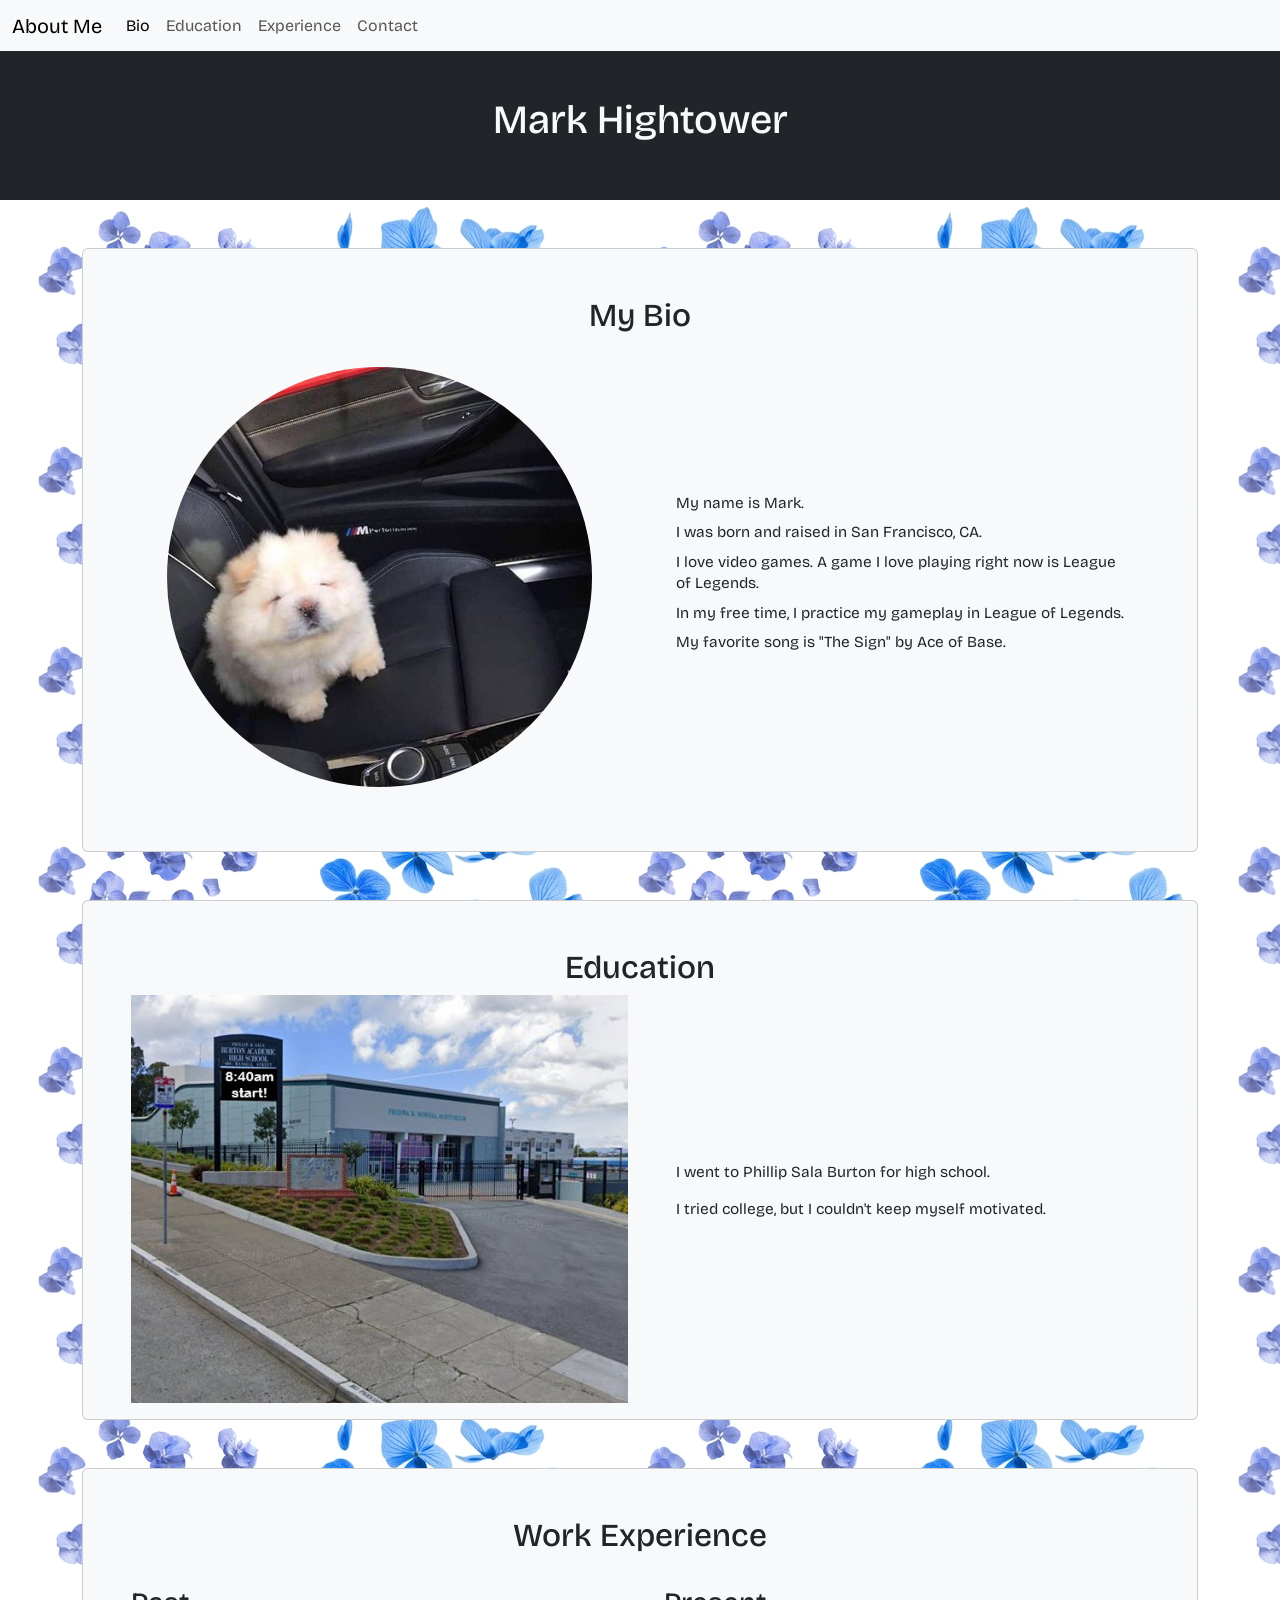
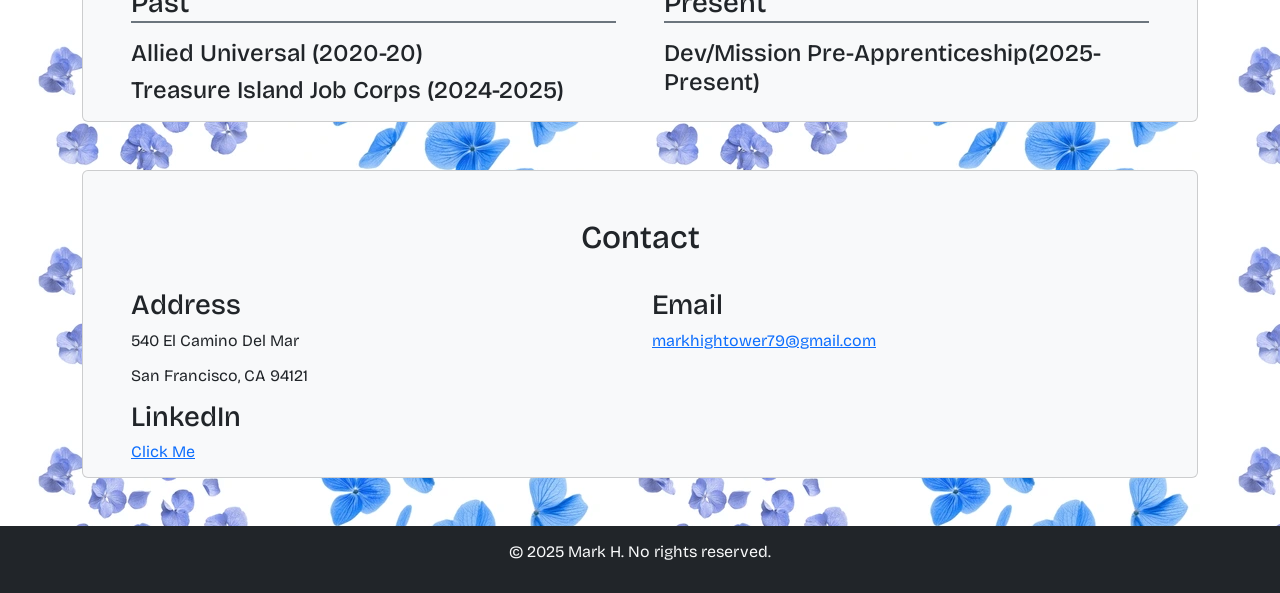
==== index.html @ 6b8cf586 "fixed stuff" ====
<!DOCTYPE html>

<html lang="en">
  <head>
    <meta charset="utf-8" />
    <meta name="viewport" content="width=device-width, initial-scale=1" />

    <title>About Me</title>
    <link rel="preconnect" href="https://fonts.googleapis.com" />
    <link rel="preconnect" href="https://fonts.gstatic.com" crossorigin />
    <link
      href="https://fonts.googleapis.com/css2?family=Bricolage+Grotesque:opsz,wght@12..96,200..800&family=Roboto+Mono:ital,wght@0,100..700;1,100..700&family=Roboto:ital,wght@0,100;0,300;0,400;0,500;0,700;0,900;1,100;1,300;1,400;1,500;1,700;1,900&display=swap"
      rel="stylesheet"
    />
    <link
      href="https://cdn.jsdelivr.net/npm/bootstrap@5.3.7/dist/css/bootstrap.min.css"
      rel="stylesheet"
      integrity="sha384-LN+7fdVzj6u52u30Kp6M/trliBMCMKTyK833zpbD+pXdCLuTusPj697FH4R/5mcr"
      crossorigin="anonymous"
    />
    <link rel="stylesheet" href="./style.css" />
  </head>
  <body>
    <nav class="navbar navbar-expand-lg bg-body-tertiary fixed-top">
      <div class="container-fluid">
        <a class="navbar-brand" href="./index.html">About Me</a>
        <button
          class="navbar-toggler"
          type="button"
          data-bs-toggle="collapse"
          data-bs-target="#navbarSupportedContent"
          aria-controls="navbarSupportedContent"
          aria-expanded="false"
          aria-label="Toggle navigation"
        >
          <span class="navbar-toggler-icon"></span>
        </button>
        <div class="collapse navbar-collapse" id="navbarSupportedContent">
          <ul class="navbar-nav me-auto mb-2 mb-lg-0">
            <li class="nav-item">
              <a class="nav-link active" aria-current="page" href="#bio">Bio</a>
            </li>
            <li class="nav-item">
              <a class="nav-link" href="#education">Education</a>
            </li>
            <li class="nav-item">
              <a class="nav-link" href="#experience">Experience</a>
            </li>
            <li class="nav-item">
              <a class="nav-link" href="#contact">Contact</a>
            </li>
          </ul>
        </div>
      </div>
    </nav>
    <header class="bg-dark text-light py-5 mt-5">
      <h1 class="text-center">Mark Hightower</h1>
    </header>
    <main class="container">
      <article id="bio" class="card bg-light p-5 my-5">
        <header class="mb-4">
          <h2 class="text-center">My Bio</h2>
        </header>
        <div class="row align-items-center">
          <figure class="col-md-6 col-sm-12 px-5">
            <img
              src="./images/rmzqv9jjt6171.jpg"
              alt="my-image"
              class="img-fluid rounded-circle"
            />
          </figure>
          <section class="col-md-6 col-sm-12">
            <ul class="list-unstyled my-list p-4">
              <li class="mb-2">My name is Mark.</li>
              <li class="mb-2">I was born and raised in San Francisco, CA.</li>
              <li class="mb-2">
                I love video games. A game I love playing right now is League of
                Legends.
              </li>
              <li class="mb-2">
                In my free time, I practice my gameplay in League of Legends.
              </li>
              <li class="mb-2">
                My favorite song is "The Sign" by Ace of Base.
              </li>
            </ul>
          </section>
        </div>
      </article>
      <article id="education" class="card bg-light p-5 pb-0 mb-5">
        <header>
          <h2 class="text-center">Education</h2>
        </header>
        <div class="row">
          <figure class="col-md-6 col-sm-12">
            <img
              src="./images/Burton-400MansellSt-StartTime840.jpg"
              alt="Picture of Burton"
              class="image-cover"
            />
          </figure>
          <section
            class="col-md-6 col-sm-12 d-flex flex-column justify-content-center"
          >
            <ul class="list-unstyled my-list p-4">
              <li>I went to Phillip Sala Burton for high school.</li>
              <li>I tried college, but I couldn't keep myself motivated.</li>
            </ul>
          </section>
        </div>
      </article>
      <article id="experience" class="card bg-light p-5 pb-0 mb-5">
        <header class="mb-4">
          <h2 class="text-center">Work Experience</h2>
        </header>
        <section class="row gx-5">
          <div class="col-md-6">
            <h3 class="border-bottom border-2 border-secondary mb-3">Past</h3>
            <ul class="list-unstyled">
              <li>
                <h4>Allied Universal (2020-20)</h4>
              </li>
              <li>
                <h4>Treasure Island Job Corps (2024-2025)</h4>
                <p></p>
              </li>
            </ul>
          </div>
          <div class="col-md-6">
            <h3 class="border-bottom border-2 border-secondary mb-3">
              Present
            </h3>
            <ul class="list-unstyled">
              <li>
                <h4>Dev/Mission Pre-Apprenticeship(2025-Present)</h4>

              </li>

              </li>
            </ul>
          </div>
        </section>
      </article>
      <article id="contact" class="card bg-light p-5 pb-0 mb-5">
        <header class="mb-4">
          <h2 class="text-center">Contact</h2>
        </header>
        <div class="row">
          <div class="col-md-6">
            <h3>Address</h3>
            <p>540 El Camino Del Mar</p>
            <p>San Francisco, CA 94121</p>
          </div>
          <div class="col-md-6">
            <h3>Email</h3>
            <p>
              <a href="mailto:markhightower79@gmail.com"
                >markhightower79@gmail.com</a
              >
            </p>
          </div>
        </div>
        <div class="row">
          <div class="col-md-12">
            <h3>LinkedIn</h3>
            <p>
              <a
                href="https://www.linkedin.com/in/mark-hightower-69b869267/"
                target="_blank"
                >Click Me</a
              >
            </p>
          </div>
        </div>
      </article>
    </main>
    <footer class="bg-dark text-light py-3">
      <p class="text-center">&copy; 2025 Mark H. No rights reserved.</p>
    </footer>
    <script
      src="https://cdn.jsdelivr.net/npm/bootstrap@5.3.7/dist/js/bootstrap.bundle.min.js"
      integrity="sha384-ndDqU0Gzau9qJ1lfW4pNLlhNTkCfHzAVBReH9diLvGRem5+R9g2FzA8ZGN954O5Q"
      crossorigin="anonymous"
    ></script>
  </body>
</html>

<!--
                <li>I am a full stack web developer.</li>
              <li>
                I have a degree in computer science from the University of
                California, Berkeley.
              </li>
              <li>
                I have experience in both front end and back end development.
              </li>
-->
---- style.css ----
body {
  background-image: url("images/flower-petals-blue-forget-me-600nw-2512689045.jpg");
  font: 16px "Bricolage Grotesque", sans-serif;
}
/* .vertical-center {
  display: flex;
  flex-direction: column;
  justify-content: center;
}
.circle-container {
  width: 100%;
  aspect-ratio: 1 / 1;
  overflow: hidden;
  border-radius: 50%;
  border: 2px solid black;
  position: relative;
} */
.image-cover {
  object-fit: cover;
  width: 100%;
}
.my-list {
  font-size: 1.2vw; /* 1.2% of the viewport width */
  max-width: 50ch; /* 50 character units */
  word-wrap: break-word;
  line-height: 1.4;
}
.my-list li {
  margin-bottom: 1rem;
}
@media only screen and (max-width: 768px) {
  /* styles for small screens and up */
  .my-list {
    font-size: 2.4vw;
    max-width: 100ch;
  }
}
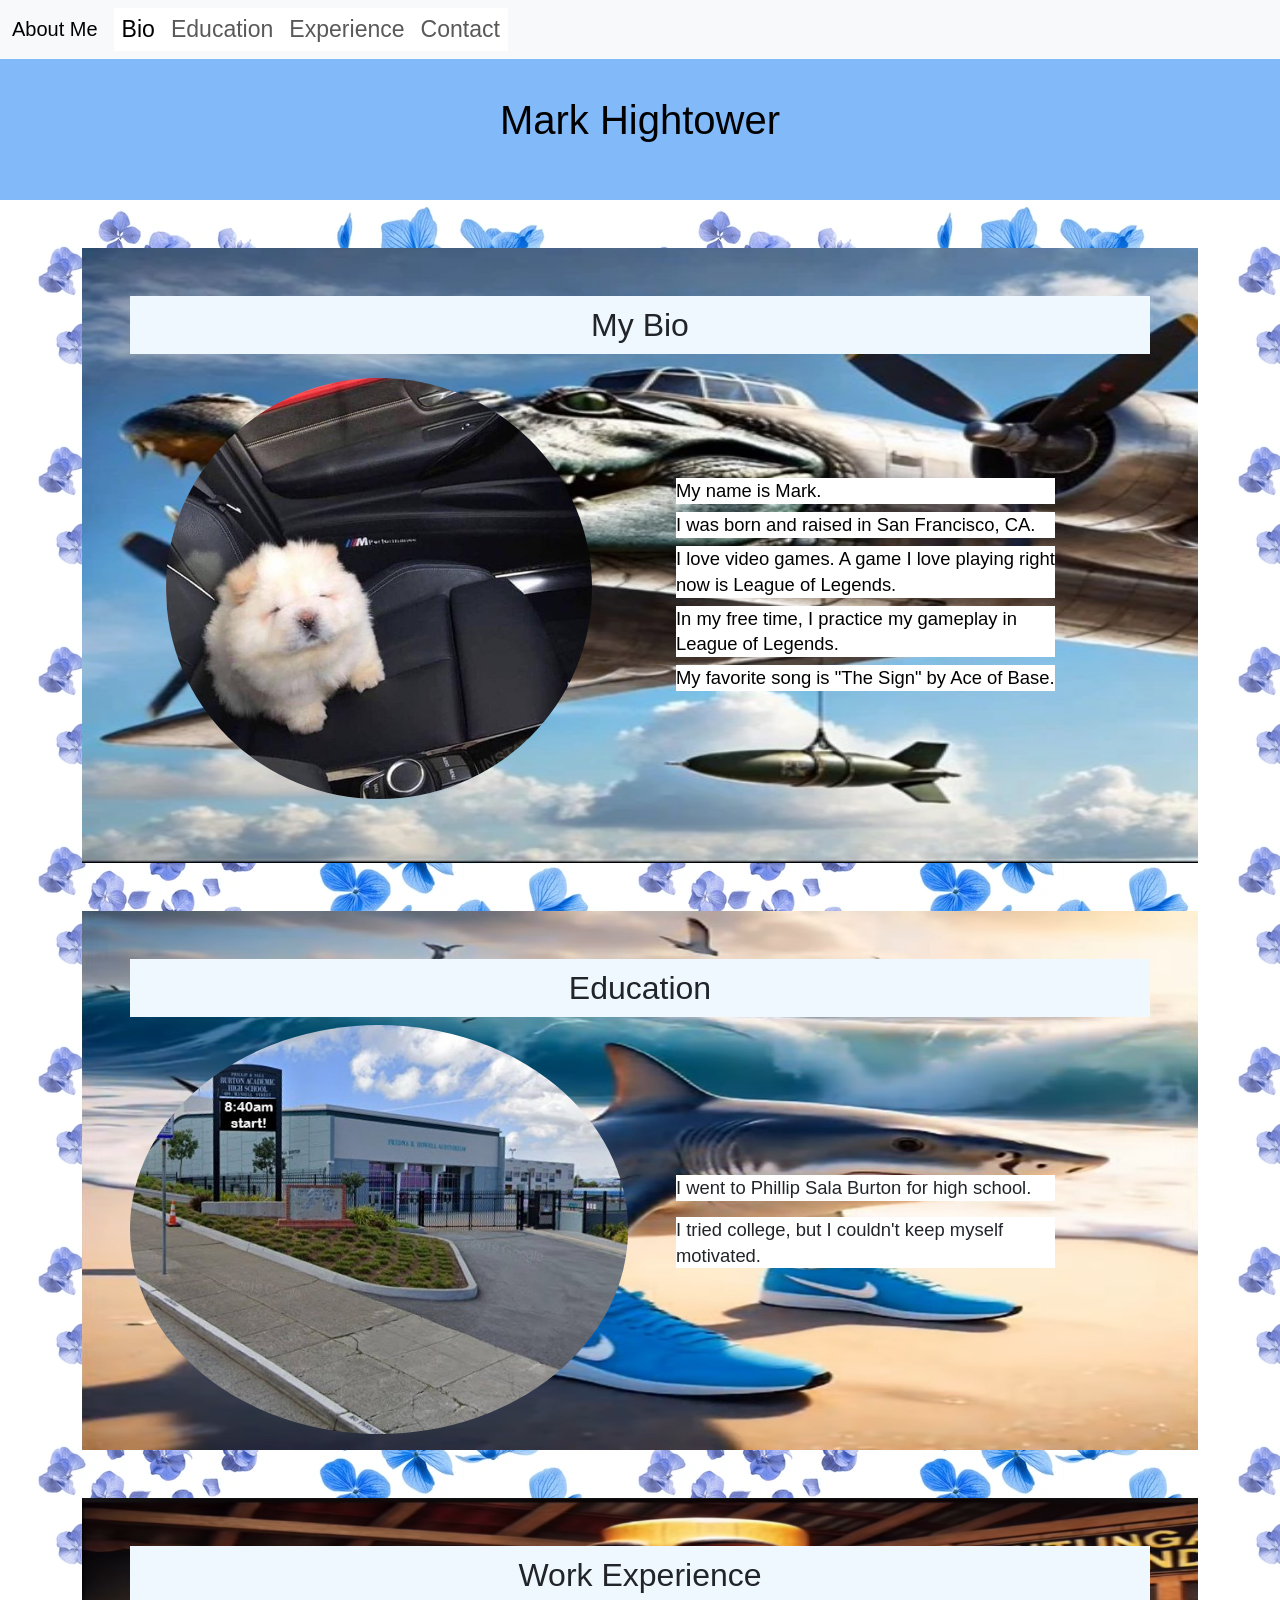
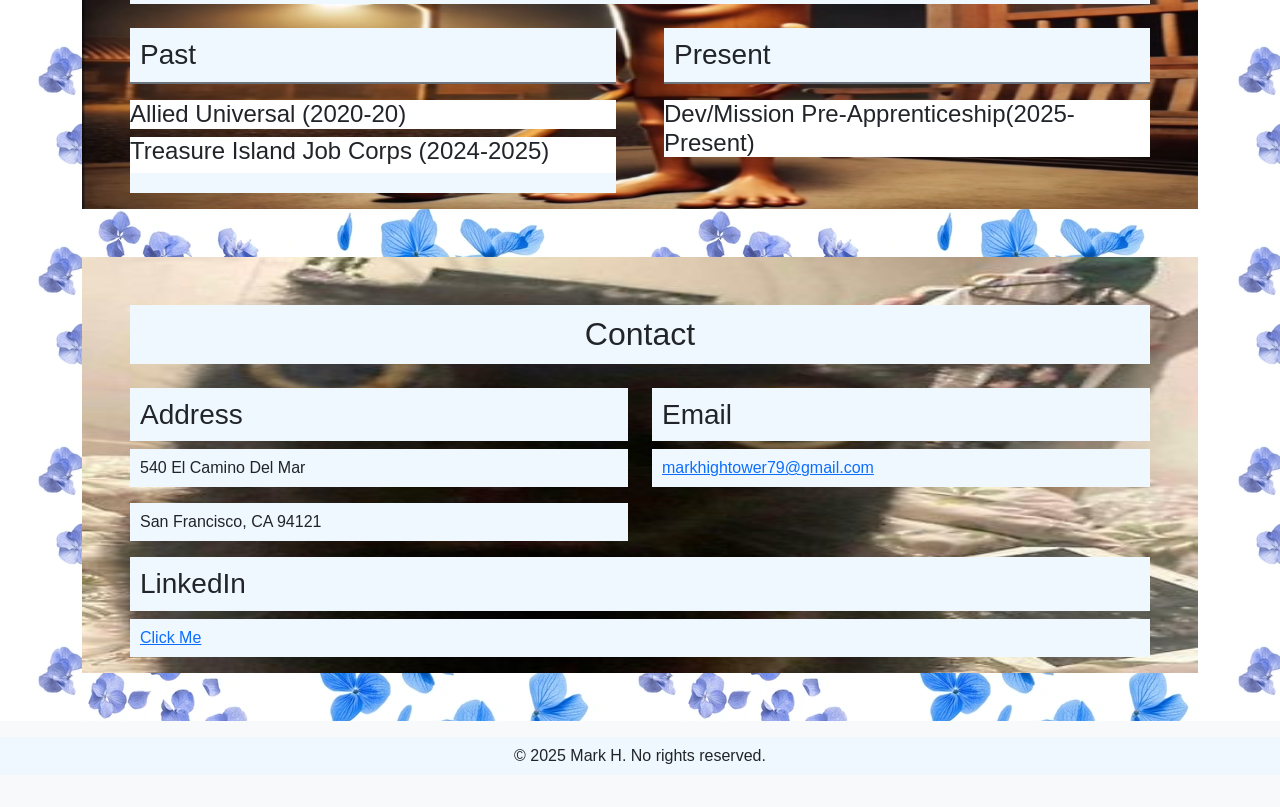
==== commit ca3c0e7d: "final it is done" ====
--- a/index.html
+++ b/index.html
@@ -53,11 +53,11 @@
         </div>
       </div>
     </nav>
-    <header class="bg-dark text-light py-5 mt-5">
+    <header class="my-header py-5 mt-5">
       <h1 class="text-center">Mark Hightower</h1>
     </header>
     <main class="container">
-      <article id="bio" class="card bg-light p-5 my-5">
+      <article id="bio" class="card-bio p-5 my-5">
         <header class="mb-4">
           <h2 class="text-center">My Bio</h2>
         </header>
@@ -87,7 +87,7 @@
           </section>
         </div>
       </article>
-      <article id="education" class="card bg-light p-5 pb-0 mb-5">
+      <article id="education" class="card-edu p-5 pb-0 mb-5">
         <header>
           <h2 class="text-center">Education</h2>
         </header>
@@ -96,7 +96,7 @@
             <img
               src="./images/Burton-400MansellSt-StartTime840.jpg"
               alt="Picture of Burton"
-              class="image-cover"
+              class="img-fluid rounded-circle"
             />
           </figure>
           <section
@@ -109,7 +109,7 @@
           </section>
         </div>
       </article>
-      <article id="experience" class="card bg-light p-5 pb-0 mb-5">
+      <article id="experience" class="card-exp p-5 pb-0 mb-5">
         <header class="mb-4">
           <h2 class="text-center">Work Experience</h2>
         </header>
@@ -141,7 +141,7 @@
           </div>
         </section>
       </article>
-      <article id="contact" class="card bg-light p-5 pb-0 mb-5">
+      <article id="contact" class="card-con p-5 pb-0 mb-5">
         <header class="mb-4">
           <h2 class="text-center">Contact</h2>
         </header>
@@ -174,7 +174,7 @@
         </div>
       </article>
     </main>
-    <footer class="bg-dark text-light py-3">
+    <footer class="bg-light text-dark py-3">
       <p class="text-center">&copy; 2025 Mark H. No rights reserved.</p>
     </footer>
     <script
--- a/style.css
+++ b/style.css
@@ -1,6 +1,6 @@
 body {
   background-image: url("images/flower-petals-blue-forget-me-600nw-2512689045.jpg");
-  font: 16px "Bricolage Grotesque", sans-serif;
+  font: 16px "Comic Sans MS", sans-serif;
 }
 /* .vertical-center {
   display: flex;
@@ -35,3 +35,46 @@
     max-width: 100ch;
   }
 }
+.my-header {
+  background-color: #82b9f8;
+}
+h1 {
+  color:black
+}
+
+.card-bio {
+  background-image: url("images/Bombardiro_Crocodillo.jpg");
+  background-repeat: no-repeat;
+  background-size: 100% 100%;
+}
+.card-edu {
+  background-image: url("images/image.jpg");
+  background-repeat: no-repeat;
+  background-size: 100% 100%;
+}
+.card-exp {
+  background-image: url("images/Tung_tung_tung_sahur.jpg");
+  background-repeat: no-repeat;
+  background-size: 100% 100%;
+}
+.card-con {
+  background-image: url("images/cat.jpg");
+  background-repeat: no-repeat;
+  background-size: 100% 100%;  
+}
+.mb-2 {
+  color:rgb(0, 0, 0);
+  font-size:larger;
+}
+ul li {
+  background-color: white;
+  font-size: larger;
+}
+h2, p, h3 {
+  background-color: aliceblue;
+  padding: 10px;
+  background-clip: padding-box;
+}
+footer {
+  color:black
+}
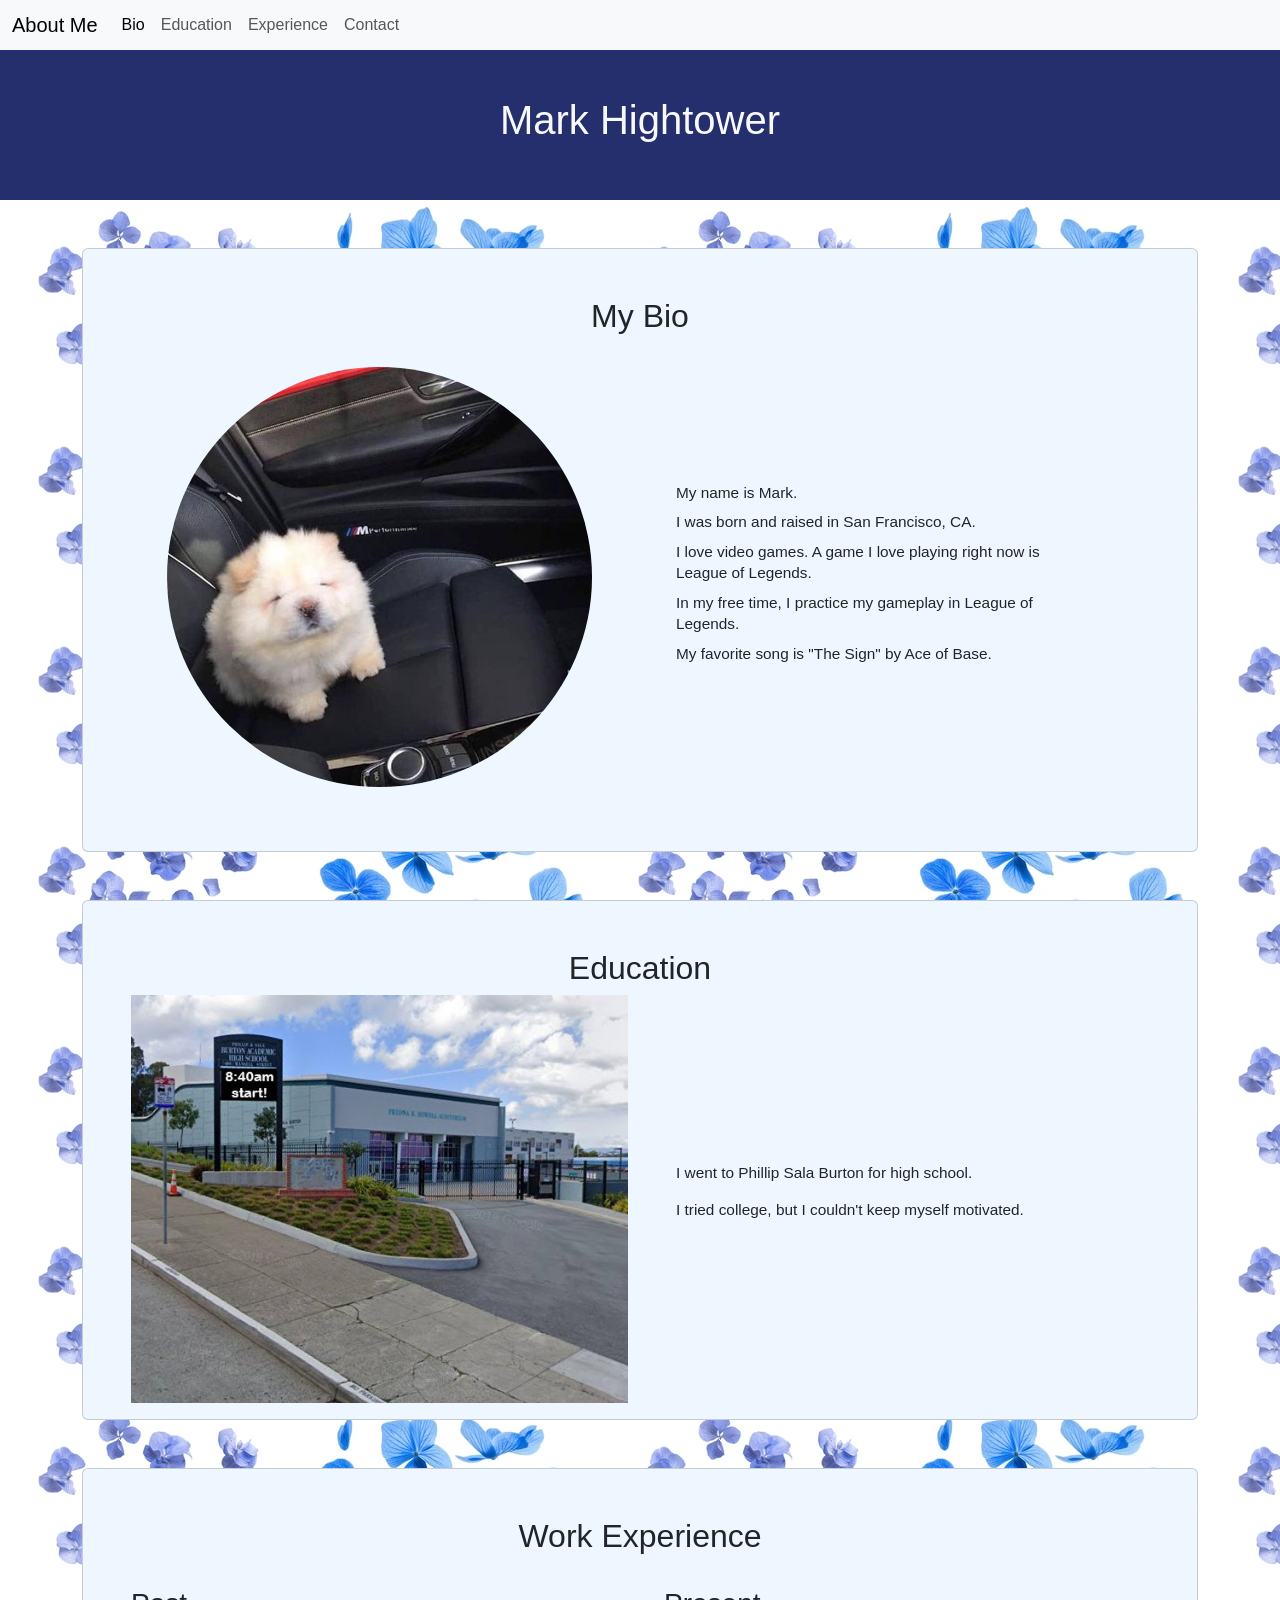
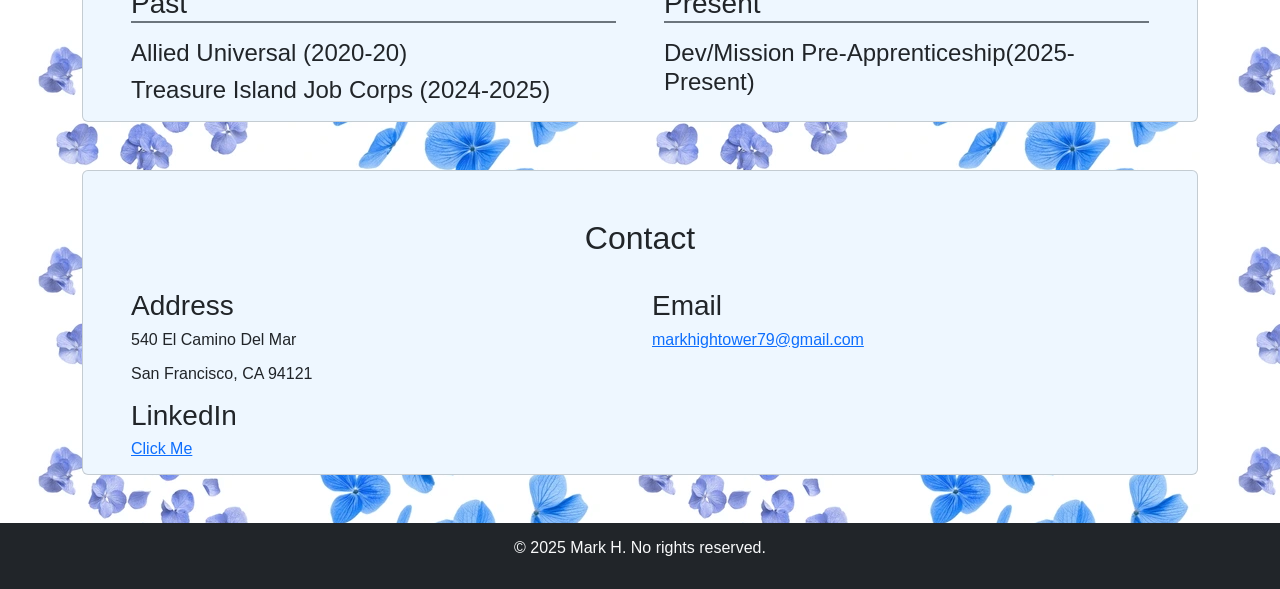
==== commit f0038899: "good" ====
--- a/index.html
+++ b/index.html
@@ -53,11 +53,11 @@
         </div>
       </div>
     </nav>
-    <header class="my-header py-5 mt-5">
+    <header class="my-header text-light py-5 mt-5">
       <h1 class="text-center">Mark Hightower</h1>
     </header>
     <main class="container">
-      <article id="bio" class="card-bio p-5 my-5">
+      <article id="bio" class="card p-5 my-5">
         <header class="mb-4">
           <h2 class="text-center">My Bio</h2>
         </header>
@@ -87,7 +87,7 @@
           </section>
         </div>
       </article>
-      <article id="education" class="card-edu p-5 pb-0 mb-5">
+      <article id="education" class="card  p-5 pb-0 mb-5">
         <header>
           <h2 class="text-center">Education</h2>
         </header>
@@ -96,7 +96,7 @@
             <img
               src="./images/Burton-400MansellSt-StartTime840.jpg"
               alt="Picture of Burton"
-              class="img-fluid rounded-circle"
+              class="image-cover"
             />
           </figure>
           <section
@@ -109,7 +109,7 @@
           </section>
         </div>
       </article>
-      <article id="experience" class="card-exp p-5 pb-0 mb-5">
+      <article id="experience" class="card  p-5 pb-0 mb-5">
         <header class="mb-4">
           <h2 class="text-center">Work Experience</h2>
         </header>
@@ -141,7 +141,7 @@
           </div>
         </section>
       </article>
-      <article id="contact" class="card-con p-5 pb-0 mb-5">
+      <article id="contact" class="card p-5 pb-0 mb-5">
         <header class="mb-4">
           <h2 class="text-center">Contact</h2>
         </header>
@@ -174,7 +174,7 @@
         </div>
       </article>
     </main>
-    <footer class="bg-light text-dark py-3">
+    <footer class="bg-dark text-light py-3">
       <p class="text-center">&copy; 2025 Mark H. No rights reserved.</p>
     </footer>
     <script
--- a/style.css
+++ b/style.css
@@ -36,45 +36,8 @@
   }
 }
 .my-header {
-  background-color: #82b9f8;
+  background-color: #262f6e;
 }
-h1 {
-  color:black
+.card {
+  background-color: #eef7ff;
 }
-
-.card-bio {
-  background-image: url("images/Bombardiro_Crocodillo.jpg");
-  background-repeat: no-repeat;
-  background-size: 100% 100%;
-}
-.card-edu {
-  background-image: url("images/image.jpg");
-  background-repeat: no-repeat;
-  background-size: 100% 100%;
-}
-.card-exp {
-  background-image: url("images/Tung_tung_tung_sahur.jpg");
-  background-repeat: no-repeat;
-  background-size: 100% 100%;
-}
-.card-con {
-  background-image: url("images/cat.jpg");
-  background-repeat: no-repeat;
-  background-size: 100% 100%;  
-}
-.mb-2 {
-  color:rgb(0, 0, 0);
-  font-size:larger;
-}
-ul li {
-  background-color: white;
-  font-size: larger;
-}
-h2, p, h3 {
-  background-color: aliceblue;
-  padding: 10px;
-  background-clip: padding-box;
-}
-footer {
-  color:black
-}
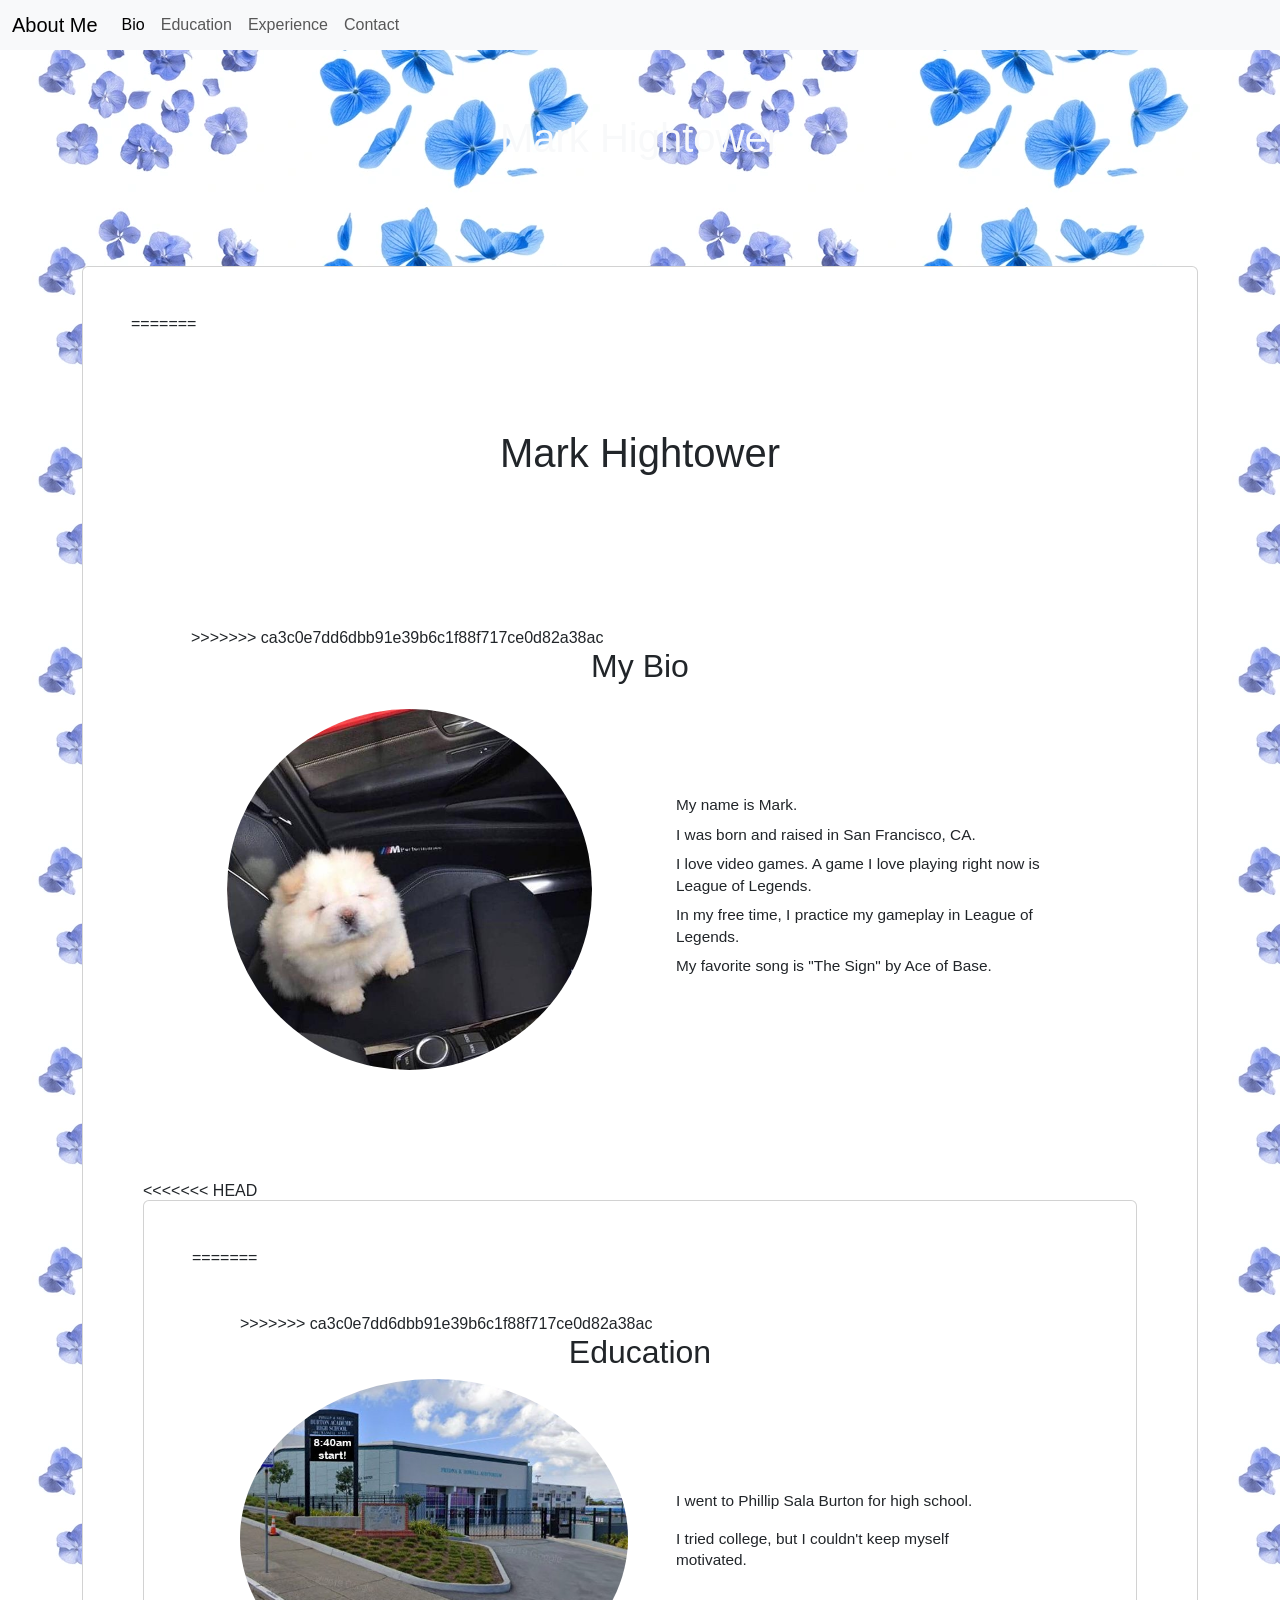
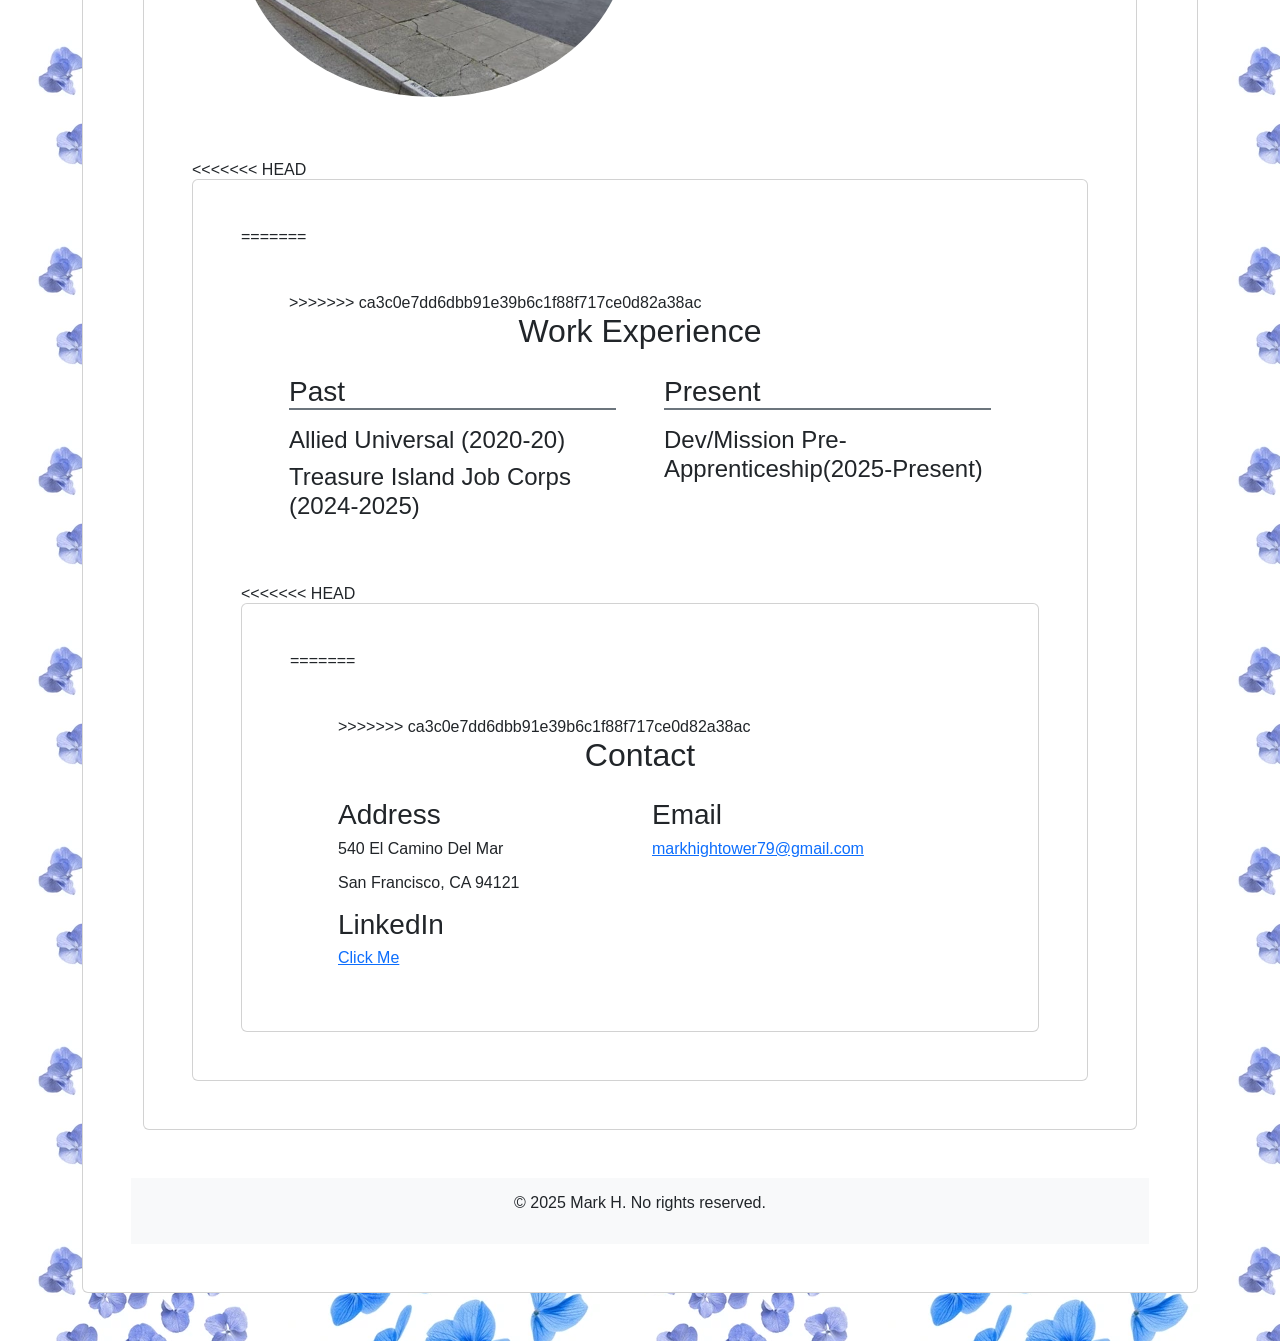
==== commit 266ae853: "good" ====
--- a/index.html
+++ b/index.html
@@ -53,11 +53,19 @@
         </div>
       </div>
     </nav>
+<<<<<<< HEAD
     <header class="my-header text-light py-5 mt-5">
       <h1 class="text-center">Mark Hightower</h1>
     </header>
     <main class="container">
       <article id="bio" class="card p-5 my-5">
+=======
+    <header class="my-header py-5 mt-5">
+      <h1 class="text-center">Mark Hightower</h1>
+    </header>
+    <main class="container">
+      <article id="bio" class="card-bio p-5 my-5">
+>>>>>>> ca3c0e7dd6dbb91e39b6c1f88f717ce0d82a38ac
         <header class="mb-4">
           <h2 class="text-center">My Bio</h2>
         </header>
@@ -87,7 +95,11 @@
           </section>
         </div>
       </article>
+<<<<<<< HEAD
       <article id="education" class="card  p-5 pb-0 mb-5">
+=======
+      <article id="education" class="card-edu p-5 pb-0 mb-5">
+>>>>>>> ca3c0e7dd6dbb91e39b6c1f88f717ce0d82a38ac
         <header>
           <h2 class="text-center">Education</h2>
         </header>
@@ -96,7 +108,7 @@
             <img
               src="./images/Burton-400MansellSt-StartTime840.jpg"
               alt="Picture of Burton"
-              class="image-cover"
+              class="img-fluid rounded-circle"
             />
           </figure>
           <section
@@ -109,7 +121,11 @@
           </section>
         </div>
       </article>
+<<<<<<< HEAD
       <article id="experience" class="card  p-5 pb-0 mb-5">
+=======
+      <article id="experience" class="card-exp p-5 pb-0 mb-5">
+>>>>>>> ca3c0e7dd6dbb91e39b6c1f88f717ce0d82a38ac
         <header class="mb-4">
           <h2 class="text-center">Work Experience</h2>
         </header>
@@ -141,7 +157,11 @@
           </div>
         </section>
       </article>
+<<<<<<< HEAD
       <article id="contact" class="card p-5 pb-0 mb-5">
+=======
+      <article id="contact" class="card-con p-5 pb-0 mb-5">
+>>>>>>> ca3c0e7dd6dbb91e39b6c1f88f717ce0d82a38ac
         <header class="mb-4">
           <h2 class="text-center">Contact</h2>
         </header>
@@ -174,7 +194,7 @@
         </div>
       </article>
     </main>
-    <footer class="bg-dark text-light py-3">
+    <footer class="bg-light text-dark py-3">
       <p class="text-center">&copy; 2025 Mark H. No rights reserved.</p>
     </footer>
     <script
--- a/style.css
+++ b/style.css
@@ -35,9 +35,3 @@
     max-width: 100ch;
   }
 }
-.my-header {
-  background-color: #262f6e;
-}
-.card {
-  background-color: #eef7ff;
-}
